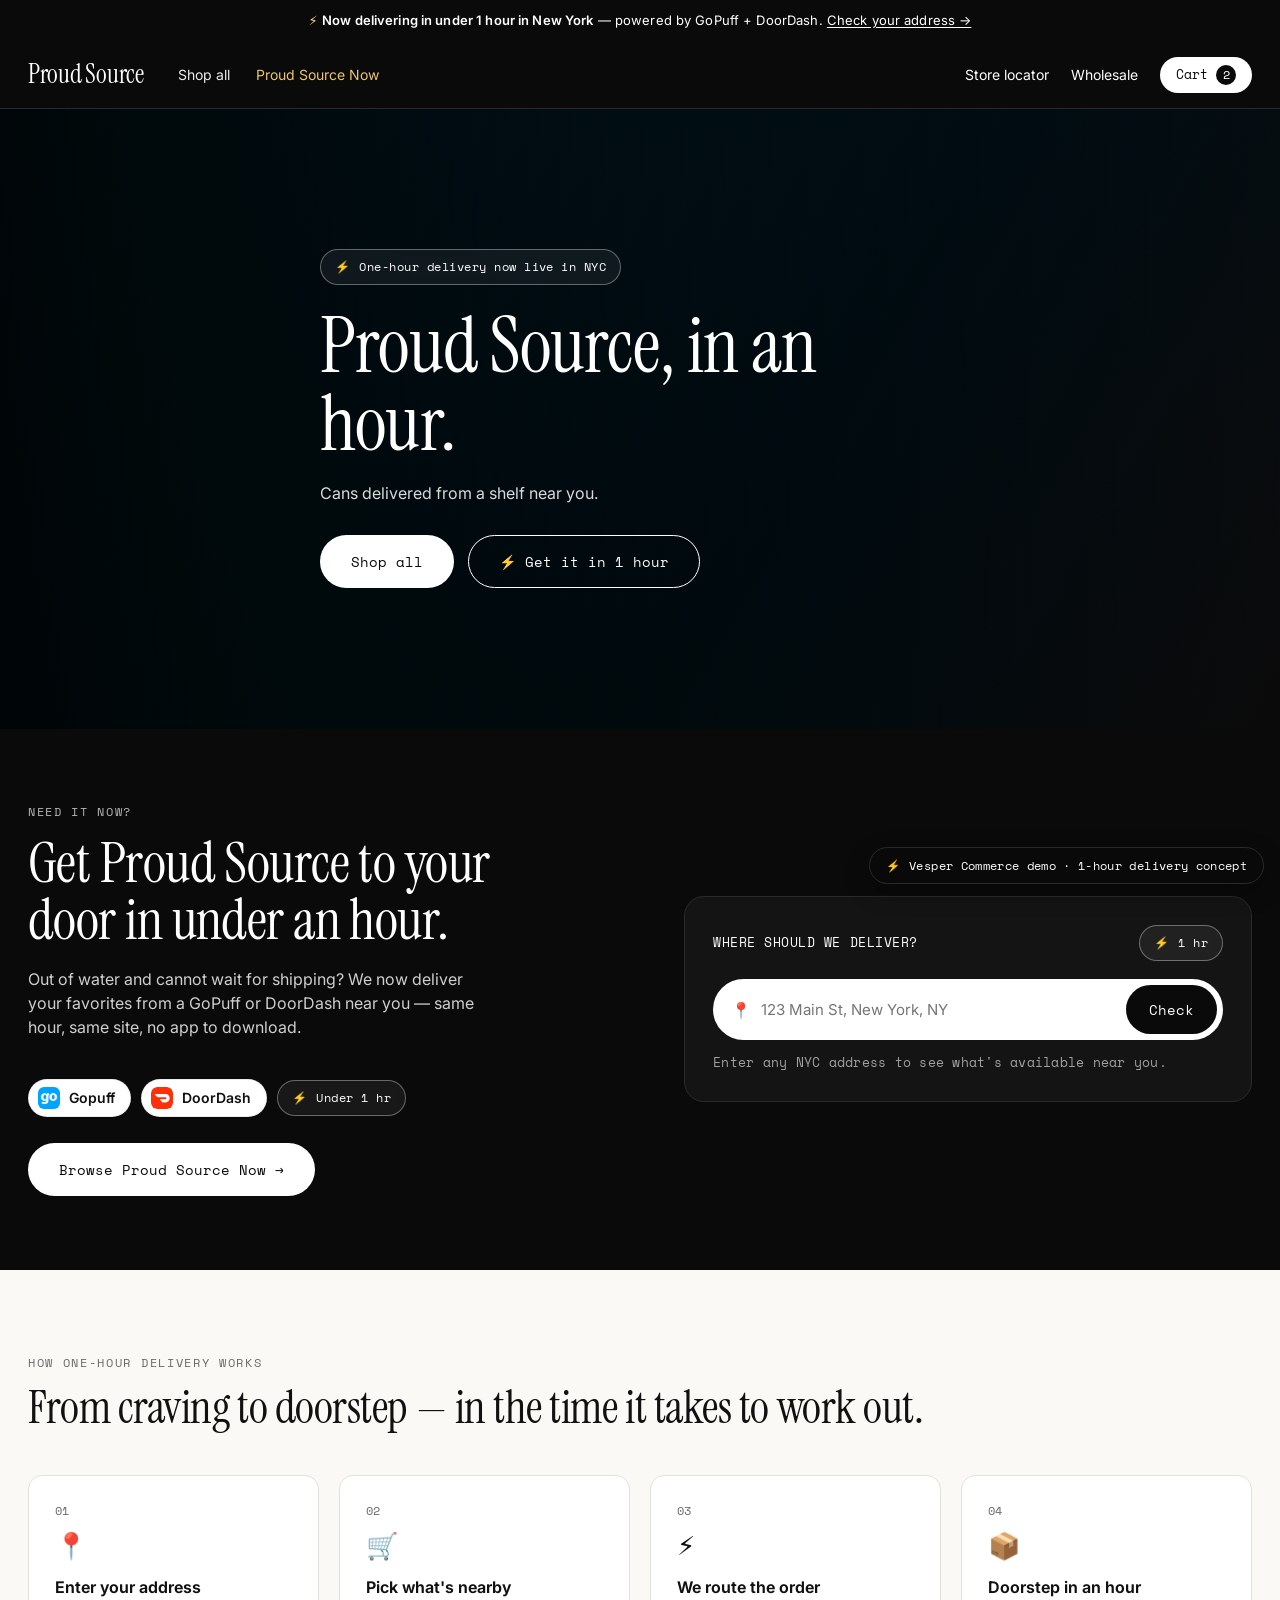
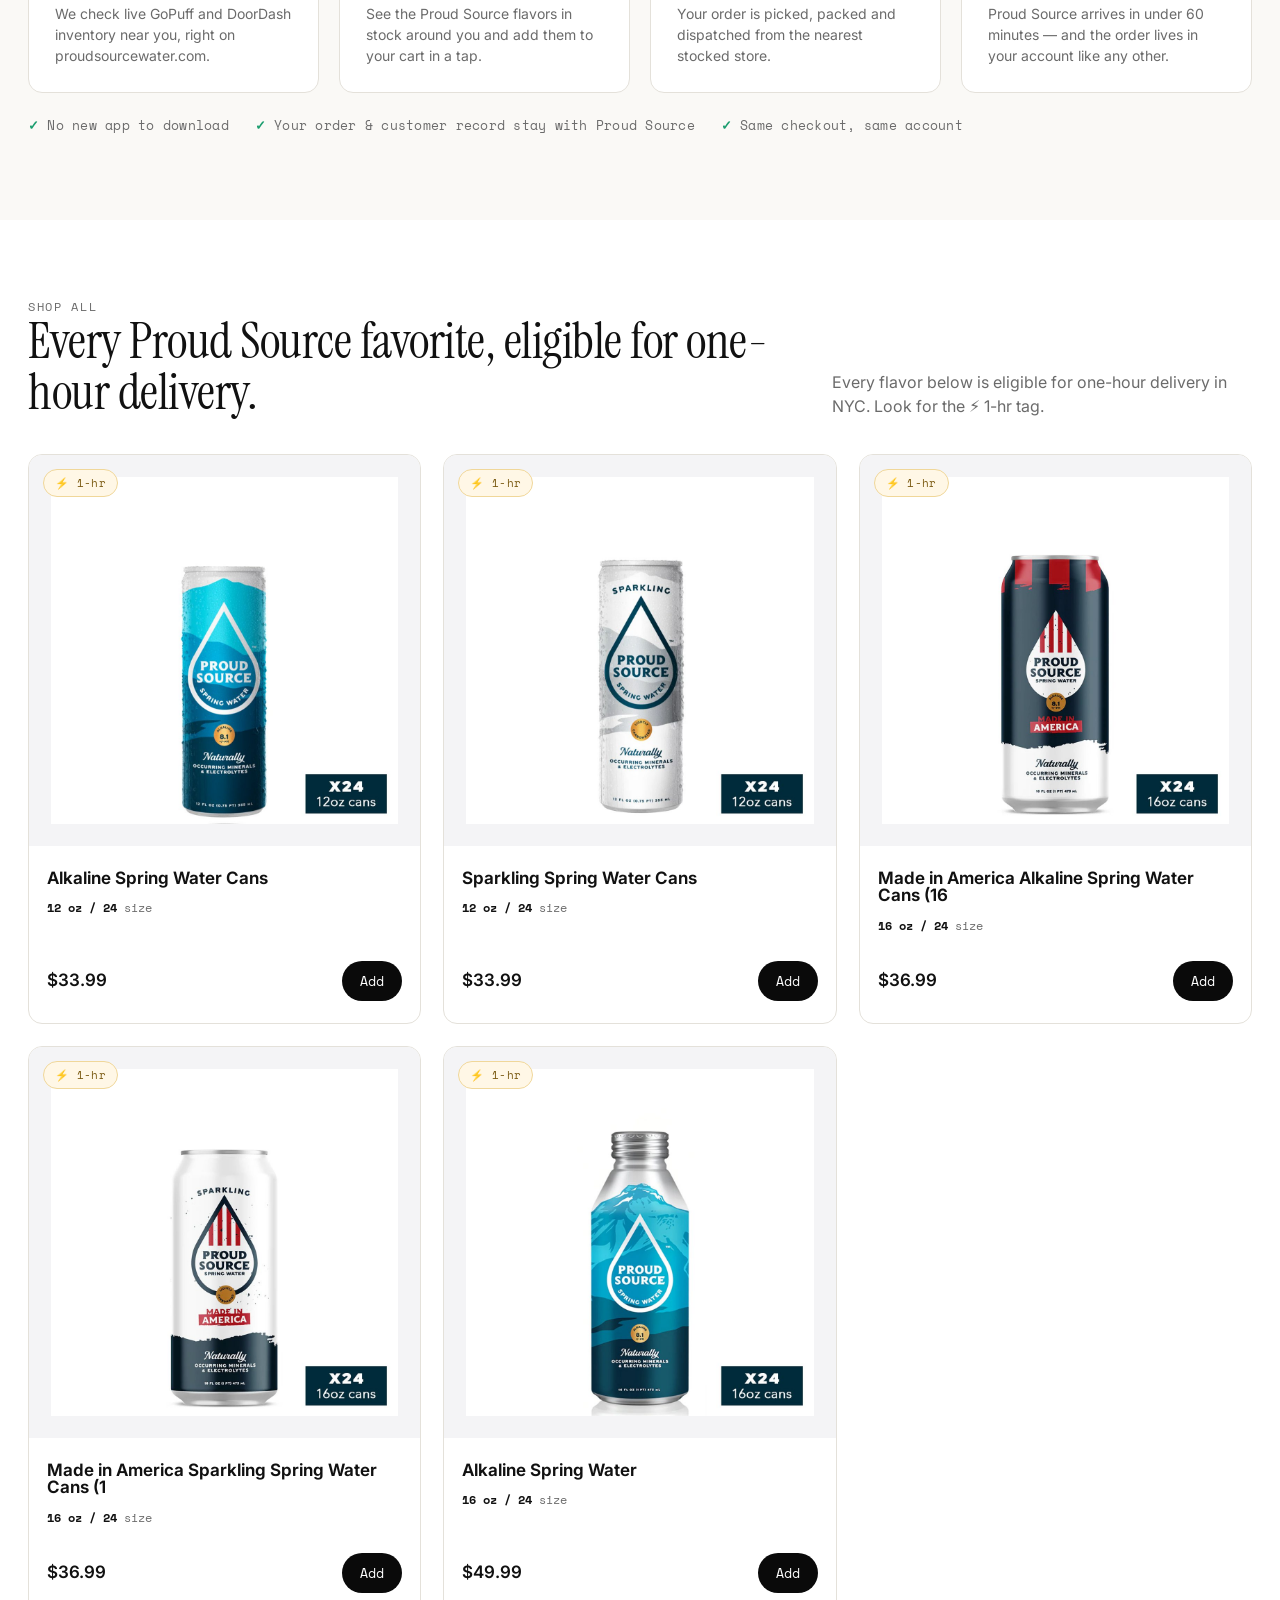
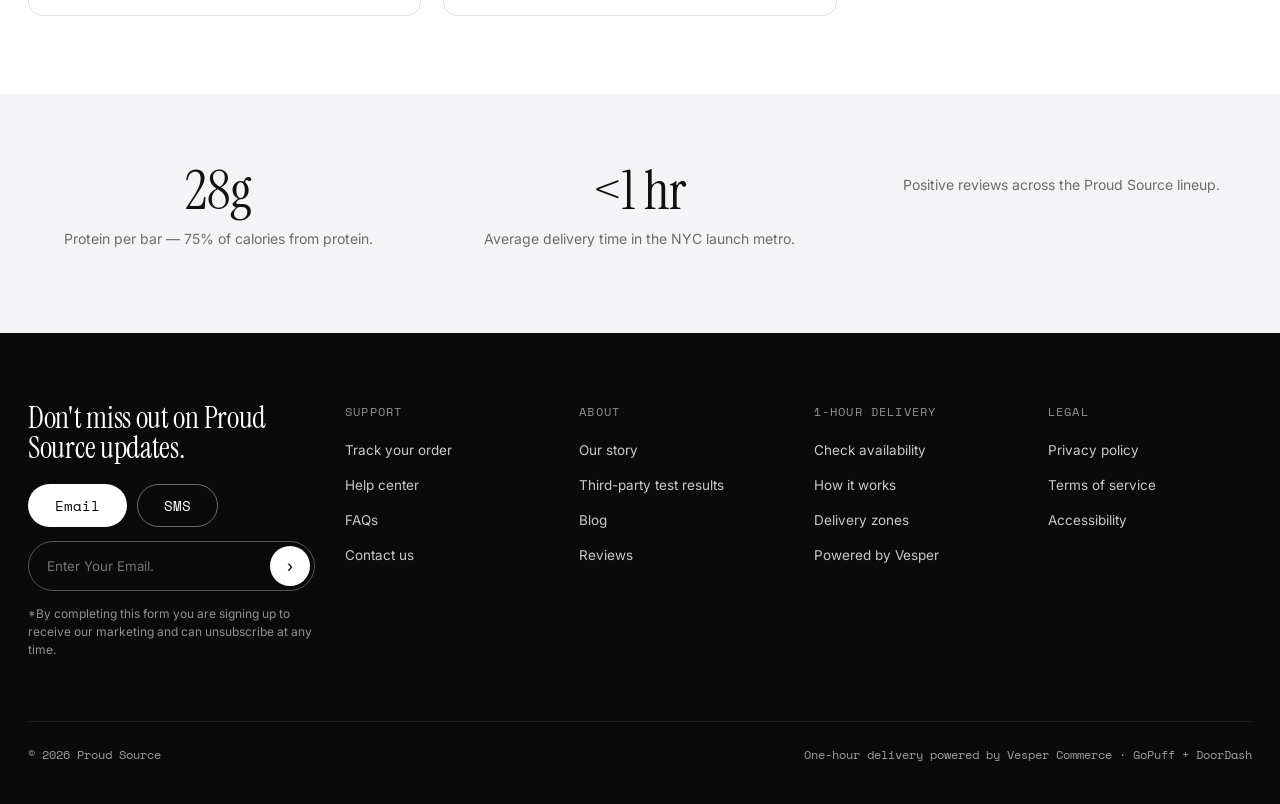
==== index.html @ 490980b0 "proudsourcewater x Vesper Commerce 1-hour delivery mockup Generated from the tokenised ondemand-deli" ====
<!doctype html>
<html lang="en">
<head>
<meta charset="utf-8" />
<meta name="viewport" content="width=device-width, initial-scale=1" />
<title>Proud Source — now with one-hour delivery</title>
<meta name="description" content="Proud Source, delivered in about an hour via GoPuff and DoorDash." />
<link rel="preconnect" href="https://fonts.googleapis.com" />
<link rel="preconnect" href="https://fonts.gstatic.com" crossorigin />
<link href="https://fonts.googleapis.com/css2?family=Instrument+Serif&family=Inter:wght@400;500;600;700&family=Space+Mono:wght@400;700&display=swap" rel="stylesheet" />
<link rel="stylesheet" href="styles.css" />
<link rel="icon" href="assets/p0.jpg" />
</head>
<body>

<!-- Announcement -->
<div class="announce">
  <span class="bolt">⚡</span> <b>Now delivering in under 1 hour in New York</b> — powered by GoPuff + DoorDash. <a href="#onehour">Check your address →</a>
</div>

<!-- Header -->
<header class="header">
  <nav class="nav">
    <a class="brand" href="index.html"><span class="wordmark">Proud Source</span></a>
    <div class="nav-links"><a href="#shop">Shop all</a>
      <a href="proudsourcewater-now.html" style="color:#ffd76e">Proud Source Now</a>
    </div>
    <div class="nav-right">
      <a class="hide-sm" href="#">Store locator</a>
      <a class="hide-sm" href="#">Wholesale</a>
      <button class="hamburger" onclick="openMenu()" aria-label="Open menu"><svg viewBox="0 0 24 24" fill="none" stroke="currentColor" stroke-width="2" stroke-linecap="round"><line x1="3" y1="6" x2="21" y2="6"/><line x1="3" y1="12" x2="21" y2="12"/><line x1="3" y1="18" x2="21" y2="18"/></svg></button>
      <a href="checkout.html" class="cart-pill" onclick="event.preventDefault();openCart()">Cart <span class="cart-count" id="cartCount">2</span></a>
    </div>
  </nav>
</header>

<!-- Hero -->
<section class="hero">
  <div class="hero-media" style="background:linear-gradient(120deg,#002a3a 0%,#00121a 62%,#0d0d0d 100%)"></div>
  <div class="wrap hero-inner">
    <div class="delivery-badge" style="margin-bottom:22px"><span class="bolt">⚡</span> One-hour delivery now live in NYC</div>
    <h1 class="serif">Proud Source, in an hour.</h1>
    <p class="sub">Cans delivered from a shelf near you.</p>
    <div class="hero-cta">
      <a href="#shop" class="btn btn-white">Shop all</a>
      <a href="#onehour" class="btn btn-outline" style="color:#fff">⚡ Get it in 1 hour</a>
    </div>
  </div>
</section>

<!-- ===== SIGNATURE 1-HOUR DELIVERY BAND ===== -->
<section class="delivery-band" id="onehour">
  <div class="wrap grid">
    <div>
      <div class="eyebrow" style="color:rgba(255,255,255,.7)">Need it now?</div>
      <h2 class="serif" style="margin-top:14px">Get Proud Source to your door in under an hour.</h2>
      <p class="lede">Out of water and cannot wait for shipping? We now deliver your favorites from a GoPuff or DoorDash near you — same hour, same site, no app to download.</p>
      <div class="retailer-chips" style="margin-top:24px">
        <span class="chip"><img class="logo" src="assets/gopuff-icon.png" alt="GoPuff" /> Gopuff</span>
        <span class="chip"><img class="logo" src="assets/doordash-icon.svg" alt="DoorDash" /> DoorDash</span>
        <span class="delivery-badge"><span class="bolt">⚡</span> Under 1 hr</span>
      </div>
      <div style="margin-top:26px">
        <a href="proudsourcewater-now.html" class="btn btn-white">Browse Proud Source Now →</a>
      </div>
    </div>

    <div class="addr-card">
      <div class="row-top">
        <div style="font-family:var(--mono);font-size:13px;letter-spacing:.04em">WHERE SHOULD WE DELIVER?</div>
        <div class="delivery-badge"><span class="bolt">⚡</span> 1 hr</div>
      </div>
      <div class="addr-field">
        <span aria-hidden="true">📍</span>
        <input id="addrInput" type="text" placeholder="123 Main St, New York, NY" />
        <button class="btn btn-dark" onclick="checkAvailability()">Check</button>
      </div>
      <div class="addr-note">Enter any NYC address to see what's available near you.</div>

      <div class="avail-result" id="availResult">
        <div class="avail-head"><span>✓</span> Available near you — delivered in under 1 hour</div>
        <div class="mini-prod">
          <img src="assets/p0.jpg" alt="" />
          <div class="info"><div class="name">Gold · Chocolate Chip Cookie Dough</div><div class="meta">4-bar pack · $13.99</div></div>
          <button class="mini-add" onclick="addToCart()">Add</button>
        </div>
        <div class="mini-prod">
          <img src="assets/p1.jpg" alt="" />
          <div class="info"><div class="name">Bronze · Cookie Dough Caramel</div><div class="meta">4-bar pack · $13.99</div></div>
          <button class="mini-add" onclick="addToCart()">Add</button>
        </div>
        <div class="mini-prod">
          <img src="assets/p0.jpg" alt="" />
          <div class="info"><div class="name">Gold · Single bar <span style="opacity:.6">(trial)</span></div><div class="meta">Single · $3.49</div></div>
          <button class="mini-add" onclick="addToCart()">Add</button>
        </div>
        <a href="checkout.html" class="btn btn-white btn-block" style="margin-top:16px">View cart · check out →</a>
      </div>
    </div>
  </div>
</section>

<!-- How it works -->
<section class="how">
  <div class="wrap">
    <div class="eyebrow">How one-hour delivery works</div>
    <h2 class="serif" style="font-size:clamp(30px,3.6vw,46px);margin-top:12px">From craving to doorstep — in the time it takes to work out.</h2>
    <div class="steps">
      <div class="step"><div class="num">01</div><div class="icon">📍</div><h3>Enter your address</h3><p>We check live GoPuff and DoorDash inventory near you, right on proudsourcewater.com.</p></div>
      <div class="step"><div class="num">02</div><div class="icon">🛒</div><h3>Pick what's nearby</h3><p>See the Proud Source flavors in stock around you and add them to your cart in a tap.</p></div>
      <div class="step"><div class="num">03</div><div class="icon">⚡</div><h3>We route the order</h3><p>Your order is picked, packed and dispatched from the nearest stocked store.</p></div>
      <div class="step"><div class="num">04</div><div class="icon">📦</div><h3>Doorstep in an hour</h3><p>Proud Source arrives in under 60 minutes — and the order lives in your account like any other.</p></div>
    </div>
    <div class="assurance">
      <span><span class="tick">✓</span> No new app to download</span>
      <span><span class="tick">✓</span> Your order &amp; customer record stay with Proud Source</span>
      <span><span class="tick">✓</span> Same checkout, same account</span>
    </div>
  </div>
</section>

<!-- Product grid -->
<section class="section" id="shop">
  <div class="wrap">
    <div class="section-head">
      <div>
        <div class="eyebrow">Shop all</div>
        <h2 class="serif">Every Proud Source favorite, eligible for one-hour delivery.</h2>
      </div>
      <p>Every flavor below is eligible for one-hour delivery in NYC. Look for the <span style="white-space:nowrap">⚡ 1-hr</span> tag.</p>
    </div>

    <div class="prod-grid" id="prodGrid">
      <!-- cards injected by app.js -->
    </div>
  </div>
</section>

<!-- Value strip -->
<section class="value-strip">
  <div class="wrap value-grid">
    <div><div class="big">28g</div><p>Protein per bar — 75% of calories from protein.</p></div>
    <div><div class="big">&lt;1 hr</div><p>Average delivery time in the NYC launch metro.</p></div>
    <div><div class="big"></div><p>Positive reviews across the Proud Source lineup.</p></div>
  </div>
</section>

<!-- Footer -->
<footer class="footer">
  <div class="wrap">
    <div class="top">
      <div class="updates">
        <h3 class="serif">Don't miss out on Proud Source updates.</h3>
        <div class="toggle">
          <button class="btn btn-white">Email</button>
          <button class="btn btn-outline" style="color:#fff">SMS</button>
        </div>
        <div class="subscribe"><input placeholder="Enter Your Email." /><button>›</button></div>
        <p style="font-size:12px;opacity:.55;margin-top:14px;max-width:320px">*By completing this form you are signing up to receive our marketing and can unsubscribe at any time.</p>
      </div>
      <div><div class="colhead">Support</div><ul><li><a href="#">Track your order</a></li><li><a href="#">Help center</a></li><li><a href="#">FAQs</a></li><li><a href="#">Contact us</a></li></ul></div>
      <div><div class="colhead">About</div><ul><li><a href="#">Our story</a></li><li><a href="#">Third-party test results</a></li><li><a href="#">Blog</a></li><li><a href="#">Reviews</a></li></ul></div>
      <div><div class="colhead">1-Hour Delivery</div><ul><li><a href="#onehour">Check availability</a></li><li><a href="#onehour">How it works</a></li><li><a href="#">Delivery zones</a></li><li><a href="#">Powered by Vesper</a></li></ul></div>
      <div><div class="colhead">Legal</div><ul><li><a href="#">Privacy policy</a></li><li><a href="#">Terms of service</a></li><li><a href="#">Accessibility</a></li></ul></div>
    </div>
    <div class="base"><span>© 2026 Proud Source</span><span>One-hour delivery powered by Vesper Commerce · GoPuff + DoorDash</span></div>
  </div>
</footer>

<div class="demo-ribbon"><span class="bolt">⚡</span> Vesper Commerce demo · 1-hour delivery concept</div>

<script src="app.js"></script>
</body>
</html>
---- styles.css ----
/* ============================================================
   Proud Source × Vesper Commerce — 1-Hour Delivery Mockup
   Design system replicating proudsourcewater.com
   Fonts: Instrument Serif (display) + Inter (body/Suisse substitute)
   ============================================================ */

:root {
  --black: #0a0a0a;
  --ink: #111111;
  --white: #ffffff;
  --offwhite: #f4f4f6;      /* product panel bg */
  --paper: #faf9f6;
  --line: #e4e1da;
  --line-dark: #2a2a2a;
  --gray: #6b6b6b;
  --gray-2: #8a8a8a;
  --gold: #002a3a;          /* brand accent */
  --gopuff: #009f8f;        /* GoPuff teal */
  --doordash: #eb1700;      /* DoorDash red */
  --radius-pill: 999px;
  --radius: 14px;
  --serif: "Instrument Serif", Georgia, serif;
  --sans: "Inter", -apple-system, system-ui, sans-serif;
  --mono: "Space Mono", ui-monospace, "SFMono-Regular", monospace;
  --maxw: 1280px;
}

* { box-sizing: border-box; }

html { scroll-behavior: smooth; }

body {
  margin: 0;
  font-family: var(--sans);
  color: var(--ink);
  background: var(--white);
  -webkit-font-smoothing: antialiased;
  line-height: 1.5;
}

img { max-width: 100%; display: block; }
a { color: inherit; text-decoration: none; }
button { font-family: inherit; cursor: pointer; }

h1, h2, h3, .serif {
  font-family: var(--serif);
  font-weight: 400;
  letter-spacing: -0.01em;
  line-height: 1.02;
  margin: 0;
}

.wrap { max-width: var(--maxw); margin: 0 auto; padding: 0 28px; }

/* ---------- Announcement bar ---------- */
.announce {
  background: var(--black);
  color: var(--white);
  font-size: 13px;
  letter-spacing: 0.01em;
  text-align: center;
  padding: 11px 16px;
  position: relative;
  z-index: 60;
}
.announce b { font-weight: 600; }
.announce .bolt { color: #ffd76e; }
.announce a { text-decoration: underline; text-underline-offset: 2px; }

/* ---------- Header / nav ---------- */
.header {
  background: var(--black);
  color: var(--white);
  position: sticky;
  top: 0;
  z-index: 50;
  border-bottom: 1px solid var(--line-dark);
}
.header.light {
  background: var(--white);
  color: var(--ink);
  border-bottom: 1px solid var(--line);
}
.nav {
  display: flex;
  align-items: center;
  gap: 34px;
  height: 66px;
  max-width: var(--maxw);
  margin: 0 auto;
  padding: 0 28px;
}
.brand img { height: 26px; width: auto; }
.nav-links { display: flex; gap: 26px; font-size: 14px; }
.nav-links a { opacity: 0.92; }
.nav-links a:hover { opacity: 1; }
.nav-right { margin-left: auto; display: flex; align-items: center; gap: 22px; font-size: 14px; }
.nav-right .ico { width: 20px; height: 20px; opacity: 0.9; }
.cart-pill {
  background: var(--white);
  color: var(--black);
  border-radius: var(--radius-pill);
  padding: 8px 16px;
  font-family: var(--mono);
  font-size: 13px;
  display: inline-flex;
  gap: 8px;
  align-items: center;
  border: none;
}
.header.light .cart-pill { background: var(--black); color: var(--white); }
.cart-count {
  background: var(--black); color: var(--white);
  border-radius: var(--radius-pill);
  min-width: 20px; height: 20px; padding: 0 5px;
  display: inline-flex; align-items: center; justify-content: center;
  font-size: 12px;
}
.header.light .cart-count { background: var(--white); color: var(--black); }

/* ---------- Hamburger + mobile menu ---------- */
.hamburger {
  display: none; width: 40px; height: 40px; align-items: center; justify-content: center;
  background: transparent; border: 0; color: inherit; padding: 0;
}
.hamburger svg { width: 24px; height: 24px; }

.menu-overlay { position: fixed; inset: 0; background: rgba(0,0,0,.45); z-index: 110; opacity: 0; visibility: hidden; transition: opacity .3s ease, visibility .3s ease; }
.menu-overlay.open { opacity: 1; visibility: visible; }
.mobile-menu {
  position: fixed; top: 0; left: 0; height: 100%; width: 320px; max-width: 86vw;
  background: var(--black); color: #fff; z-index: 111;
  transform: translateX(-100%); transition: transform .32s cubic-bezier(.4,0,.2,1);
  display: flex; flex-direction: column;
}
.mobile-menu.open { transform: translateX(0); }
.mm-head { display: flex; align-items: center; justify-content: space-between; padding: 20px 22px; border-bottom: 1px solid var(--line-dark); }
.mm-head img { height: 24px; width: auto; }
.mm-close { background: transparent; border: 1px solid var(--line-dark); border-radius: 8px; color: #fff; font-size: 16px; width: 40px; height: 40px; display: flex; align-items: center; justify-content: center; }
.mm-links { display: flex; flex-direction: column; padding: 16px 0 6px; }
.mm-links a { font-family: var(--serif); font-size: 27px; line-height: 1; padding: 13px 24px; color: #fff; letter-spacing: -.01em; }
.mm-links a.active { color: #ffd76e; }
.mm-sub { margin-top: auto; border-top: 1px solid var(--line-dark); padding: 18px 24px; display: flex; flex-direction: column; gap: 14px; }
.mm-sub a { font-family: var(--sans); font-size: 14px; color: rgba(255,255,255,.8); }
.mm-cta { margin: 6px 24px 26px; }

@media (max-width: 620px) { .hamburger { display: inline-flex; } }

/* ---------- Buttons ---------- */
.btn {
  display: inline-flex; align-items: center; justify-content: center; gap: 10px;
  font-family: var(--mono);
  font-size: 14px;
  border-radius: var(--radius-pill);
  padding: 15px 30px;
  border: 1px solid transparent;
  transition: transform .08s ease, opacity .15s ease, background .15s ease;
  white-space: nowrap;
}
.btn:active { transform: translateY(1px); }
.btn-white { background: var(--white); color: var(--black); }
.btn-white:hover { opacity: .88; }
.btn-dark { background: var(--black); color: var(--white); }
.btn-dark:hover { opacity: .9; }
.btn-outline { background: transparent; border-color: currentColor; }
.btn-block { width: 100%; }
.btn-lg { padding: 18px 34px; font-size: 15px; }

/* ---------- Hero ---------- */
.hero {
  position: relative;
  background: var(--black);
  color: var(--white);
  min-height: 620px;
  display: flex;
  align-items: center;
  overflow: hidden;
}
.hero-media {
  position: absolute; inset: 0;
  background-size: cover;
  background-position: center;
  opacity: 0.92;
}
.hero-media::after {
  content: "";
  position: absolute; inset: 0;
  background: linear-gradient(90deg, rgba(0,0,0,.85) 0%, rgba(0,0,0,.55) 40%, rgba(0,0,0,.15) 100%);
}
.hero-inner { position: relative; z-index: 2; padding: 60px 0; }
.hero h1 { font-size: clamp(46px, 6vw, 82px); max-width: 640px; }
.hero .sub { margin-top: 18px; font-size: 16px; opacity: .85; max-width: 420px; }
.hero-cta { margin-top: 30px; display: flex; gap: 14px; flex-wrap: wrap; }

/* eyebrow / labels */
.eyebrow {
  font-family: var(--mono);
  font-size: 12px;
  letter-spacing: 0.14em;
  text-transform: uppercase;
  color: var(--gray);
}
.hero .eyebrow { color: rgba(255,255,255,.7); }

/* ---------- 1-hour delivery pieces ---------- */
.delivery-badge {
  display: inline-flex; align-items: center; gap: 9px;
  font-family: var(--mono);
  font-size: 12px;
  letter-spacing: 0.04em;
  padding: 8px 14px;
  border-radius: var(--radius-pill);
  border: 1px solid rgba(255,255,255,.35);
  background: rgba(255,255,255,.06);
  backdrop-filter: blur(4px);
}
.delivery-badge .bolt { color: #ffd76e; }
.header.light .delivery-badge, .on-light .delivery-badge {
  border-color: var(--line); background: var(--paper); color: var(--ink);
}

.retailer-chips { display: inline-flex; gap: 10px; align-items: center; flex-wrap: wrap; }
.chip {
  display: inline-flex; align-items: center; gap: 9px;
  font-family: var(--sans); font-size: 14px; font-weight: 600;
  border-radius: var(--radius-pill);
  padding: 7px 15px 7px 9px;
  background: var(--white); color: var(--ink);
  border: 1px solid rgba(0,0,0,.08);
  box-shadow: 0 1px 3px rgba(0,0,0,.08);
  letter-spacing: 0;
  line-height: 1;
}
.chip .logo { width: 22px; height: 22px; border-radius: 6px; object-fit: contain; flex: none; display: block; }
.chip-outline {
  background: transparent; color: inherit;
  border: 1px solid rgba(128,128,128,.4);
}

/* The signature 1-hour delivery band */
.delivery-band {
  background: var(--black);
  color: var(--white);
  padding: 74px 0;
}
.delivery-band .grid {
  display: grid; grid-template-columns: 1.05fr 1fr; gap: 60px; align-items: center;
}
.delivery-band h2 { font-size: clamp(34px, 4.4vw, 56px); max-width: 520px; }
.delivery-band .lede { margin-top: 18px; font-size: 16px; opacity: .8; max-width: 460px; }

.addr-card {
  background: #141414;
  border: 1px solid var(--line-dark);
  border-radius: 20px;
  padding: 28px;
}
.addr-card .row-top {
  display: flex; align-items: center; justify-content: space-between; margin-bottom: 18px;
}
.addr-field {
  display: flex; gap: 10px; align-items: center;
  background: var(--white); color: var(--ink);
  border-radius: var(--radius-pill);
  padding: 6px 6px 6px 18px;
}
.addr-field input {
  border: 0; outline: 0; flex: 1; min-width: 0; font-family: var(--sans); font-size: 15px; background: transparent;
  padding: 12px 0;
}
.addr-field .btn { padding: 13px 22px; }
.addr-note { margin-top: 14px; font-size: 12.5px; opacity: .6; font-family: var(--mono); letter-spacing: .02em; }

/* availability result (hidden until "check") */
.avail-result { display: none; margin-top: 22px; }
.avail-result.show { display: block; animation: fade .3s ease; }
@keyframes fade { from { opacity: 0; transform: translateY(6px);} to {opacity:1; transform:none;} }
.avail-head {
  display: flex; align-items: center; gap: 10px;
  font-family: var(--mono); font-size: 13px; letter-spacing: .04em;
  color: #7ee0c0; margin-bottom: 14px;
}
.mini-prod {
  display: flex; align-items: center; gap: 14px;
  padding: 12px 0; border-top: 1px solid var(--line-dark);
}
.mini-prod img { width: 52px; height: 52px; object-fit: contain; background: #1e1e1e; border-radius: 10px; padding: 4px; }
.mini-prod .info { flex: 1; }
.mini-prod .info .name { font-size: 14px; font-weight: 600; }
.mini-prod .info .meta { font-size: 12px; opacity: .6; }
.mini-add {
  background: var(--white); color: var(--black); border: 0;
  border-radius: var(--radius-pill); padding: 8px 16px;
  font-family: var(--mono); font-size: 12px;
}

/* ---------- How it works ---------- */
.how { padding: 84px 0; background: var(--paper); }
.how .steps { display: grid; grid-template-columns: repeat(4, 1fr); gap: 20px; margin-top: 44px; }
.step {
  background: var(--white); border: 1px solid var(--line);
  border-radius: var(--radius); padding: 26px;
}
.step .num { font-family: var(--mono); font-size: 12px; color: var(--gray); }
.step .icon { font-size: 26px; margin: 6px 0 14px; }
.step h3 { font-family: var(--sans); font-weight: 650; font-size: 16px; letter-spacing: 0; }
.step p { color: var(--gray); font-size: 14px; margin: 8px 0 0; }
.how .assurance {
  margin-top: 24px; display: flex; gap: 26px; flex-wrap: wrap;
  font-family: var(--mono); font-size: 12.5px; color: var(--gray); letter-spacing: .02em;
}
.how .assurance span { display: inline-flex; gap: 8px; align-items: center; }
.tick { color: #1a9d6e; font-weight: 700; }

/* ---------- Section heading ---------- */
.section { padding: 78px 0; }
.section-head { display: flex; align-items: flex-end; justify-content: space-between; gap: 20px; margin-bottom: 36px; }
.section-head h2 { font-size: clamp(32px, 4vw, 50px); }
.section-head p { color: var(--gray); max-width: 420px; margin: 8px 0 0; }

/* ---------- Product grid ---------- */
.prod-grid { display: grid; grid-template-columns: repeat(3, 1fr); gap: 22px; }
.card {
  border: 1px solid var(--line); border-radius: var(--radius);
  overflow: hidden; background: var(--white);
  transition: box-shadow .2s ease, transform .2s ease;
  display: flex; flex-direction: column;
}
.card:hover { box-shadow: 0 12px 30px rgba(0,0,0,.08); transform: translateY(-3px); }
.card .thumb {
  position: relative; background: var(--offwhite);
  aspect-ratio: 1/1; display: flex; align-items: center; justify-content: center; padding: 22px;
}
.card .thumb img { max-height: 100%; object-fit: contain; }
.card .badges { position: absolute; top: 14px; left: 14px; display: flex; flex-direction: column; gap: 8px; align-items: flex-start; }
.tag {
  font-family: var(--mono); font-size: 11px; letter-spacing: .03em;
  padding: 5px 11px; border-radius: var(--radius-pill); background: var(--white); border: 1px solid var(--line);
}
.tag.line { display: inline-flex; gap: 7px; align-items: center; }
.tag.line .dot { width: 8px; height: 8px; border-radius: 50%; }
.tag.gold .dot { background: var(--gold); }
.tag.bronze .dot { background: #7c5a34; }
.tag.status { background: var(--black); color: var(--white); border-color: var(--black); }
.tag.onehr { background: #fff7e6; border-color: #f0d79a; color: #7a5a12; }
.card .body { padding: 18px 18px 22px; display: flex; flex-direction: column; flex: 1; }
.card .line-label { font-family: var(--mono); font-size: 11px; letter-spacing: .1em; text-transform: uppercase; color: var(--gray); }
.card h3 { font-family: var(--sans); font-weight: 650; font-size: 17px; letter-spacing: 0; margin: 6px 0 0; }
.card .stats { display: flex; gap: 14px; margin: 12px 0; font-size: 12px; color: var(--gray); font-family: var(--mono); }
.card .stats b { color: var(--ink); font-weight: 700; }
.card .rating { font-size: 12.5px; color: var(--gray); margin-top: 2px; }
.card .foot { margin-top: auto; display: flex; align-items: center; justify-content: space-between; padding-top: 14px; }
.card .price { font-size: 17px; font-weight: 600; }
.card .add { font-family: var(--mono); font-size: 13px; padding: 10px 18px; border-radius: var(--radius-pill); background: var(--black); color: var(--white); border: 0; }

/* ---------- Value / comparison strip ---------- */
.value-strip { background: var(--offwhite); padding: 70px 0; }
.value-grid { display: grid; grid-template-columns: repeat(3, 1fr); gap: 40px; text-align: center; }
.value-grid .big { font-family: var(--serif); font-size: 54px; line-height: 1; }
.value-grid p { color: var(--gray); margin-top: 10px; font-size: 14px; }

/* ---------- Product detail page ---------- */
.pdp { display: grid; grid-template-columns: minmax(0,1.15fr) minmax(0,1fr); gap: 56px; padding: 44px 0 70px; }
.pdp-media .main {
  background: var(--offwhite); border-radius: var(--radius);
  aspect-ratio: 4/3; display: flex; align-items: center; justify-content: center; padding: 40px;
  position: relative;
}
.pdp-media .main img { max-height: 100%; object-fit: contain; }
.pdp-media .line-flag {
  position: absolute; top: 18px; left: 18px;
  font-family: var(--mono); font-size: 12px; padding: 6px 13px; border-radius: var(--radius-pill);
  background: var(--white); display: inline-flex; gap: 8px; align-items: center;
}
.pdp-media .thumbs { display: grid; grid-template-columns: repeat(3, 1fr); gap: 14px; margin-top: 14px; }
.pdp-media .thumbs div { background: var(--black); border-radius: var(--radius); aspect-ratio: 1/1; display:flex;align-items:center;justify-content:center; overflow:hidden;}
.pdp-media .thumbs img { max-height: 78%; object-fit: contain; }

.pdp-info h1 { font-size: clamp(34px, 4vw, 48px); }
.pdp-info .desc { color: var(--gray); margin: 14px 0 0; font-size: 15px; max-width: 440px; }
.price-line { display: flex; align-items: center; gap: 14px; margin: 22px 0; font-size: 15px; }
.price-line .p { font-size: 22px; font-weight: 650; }
.price-line .sep { color: var(--line); }
.price-line .muted { color: var(--gray); }

/* purchase mode toggle */
.buy-modes { display: grid; grid-template-columns: 1fr 1fr 1fr; gap: 0; border: 1px solid var(--line); border-radius: var(--radius-pill); overflow: hidden; margin-bottom: 8px; }
.buy-mode {
  padding: 14px 10px; text-align: center; font-family: var(--mono); font-size: 12.5px;
  background: var(--white); border: 0; border-right: 1px solid var(--line); color: var(--gray);
  display: flex; flex-direction: column; gap: 3px; align-items: center; line-height: 1.2;
}
.buy-mode:last-child { border-right: 0; }
.buy-mode small { font-size: 10.5px; opacity: .8; }
.buy-mode.active { background: var(--black); color: var(--white); }
.buy-mode.active.onehr { background: #1b1b1b; box-shadow: inset 0 0 0 2px #ffd76e; }
.buy-mode .bolt { color: #d99a12; }
.buy-mode.active .bolt { color: #ffd76e; }

.benefits { display: grid; grid-template-columns: 1fr 1fr; gap: 10px 22px; margin: 20px 0; }
.benefits div { font-size: 13.5px; color: var(--gray); display: flex; gap: 8px; }

.qty-row { display: flex; gap: 12px; align-items: stretch; margin-top: 18px; }
.qty { display: flex; align-items: center; border: 1px solid var(--line); border-radius: var(--radius-pill); padding: 0 6px; }
.qty button { width: 40px; height: 52px; border: 0; background: transparent; font-size: 18px; color: var(--gray); }
.qty span { min-width: 34px; text-align: center; font-family: var(--mono); }
.add-cta { flex: 1; }

.guarantee { margin-top: 16px; background: var(--paper); border: 1px solid var(--line); border-radius: var(--radius); padding: 14px 16px; font-size: 13px; color: var(--gray); }
.guarantee b { color: var(--ink); }

/* the PDP 1-hour delivery module */
.onehr-module {
  margin: 22px 0; border: 1px solid var(--line); border-radius: var(--radius);
  background: linear-gradient(180deg,#0c0c0c,#151515); color: var(--white); padding: 22px;
}
.onehr-module .top { display: flex; align-items: center; justify-content: space-between; gap: 12px; margin-bottom: 14px; }
.onehr-module .top .t { font-family: var(--sans); font-weight: 650; font-size: 15px; display: flex; gap: 9px; align-items: center; }
.onehr-module .top .bolt { color: #ffd76e; }
.onehr-module .sub { font-size: 13px; opacity: .75; margin-bottom: 14px; }
.onehr-module .addr-field { background: var(--white); }
.onehr-module .pill-note { margin-top: 12px; font-family: var(--mono); font-size: 11.5px; opacity: .6; }

/* ---------- Checkout ---------- */
.checkout { display: grid; grid-template-columns: minmax(0,1.3fr) minmax(0,1fr); gap: 0; min-height: 100vh; }
.co-left { padding: 46px clamp(24px, 5vw, 80px); min-width: 0; }
.co-left .inner { max-width: 560px; margin-left: auto; }
.co-right { background: var(--offwhite); padding: 46px clamp(24px, 4vw, 56px); border-left: 1px solid var(--line); min-width: 0; }
.co-right .inner { max-width: 460px; }
.co-logo img { height: 30px; }
.co-section-title { font-family: var(--sans); font-weight: 650; font-size: 17px; margin: 30px 0 14px; }
.co-field { width: 100%; border: 1px solid var(--line); border-radius: 10px; padding: 15px 16px; font-family: var(--sans); font-size: 15px; margin-bottom: 12px; }
.co-row { display: grid; grid-template-columns: 1fr 1fr; gap: 12px; }
.co-row .co-field { margin-bottom: 12px; }

.ship-method { border: 1px solid var(--line); border-radius: 12px; overflow: hidden; margin: 6px 0 8px; }
.ship-opt {
  display: flex; align-items: center; gap: 14px; padding: 18px 18px; cursor: pointer;
  border-bottom: 1px solid var(--line); background: var(--white);
}
.ship-opt:last-child { border-bottom: 0; }
.ship-opt.selected { background: #fffdf6; box-shadow: inset 3px 0 0 #ffcf4a; }
.ship-opt .radio { width: 20px; height: 20px; border-radius: 50%; border: 2px solid var(--line); flex: none; position: relative; }
.ship-opt.selected .radio { border-color: #d99a12; }
.ship-opt.selected .radio::after { content:""; position: absolute; inset: 3px; background: #d99a12; border-radius: 50%; }
.ship-opt .ret { width: 34px; height: 34px; border-radius: 9px; display: flex; align-items: center; justify-content: center; color: #fff; font-family: var(--mono); font-weight: 700; font-size: 10px; flex: none; }
.ship-opt .ret.gopuff { background: var(--gopuff); }
.ship-opt .ret.doordash { background: var(--doordash); }
.ship-opt .ret.std { background: var(--ink); }
.ship-opt .txt { flex: 1; }
.ship-opt .txt .n { font-weight: 600; font-size: 14.5px; }
.ship-opt .txt .d { font-size: 12.5px; color: var(--gray); }
.ship-opt .amt { font-weight: 650; font-size: 14.5px; }

.co-note { font-family: var(--mono); font-size: 11.5px; line-height: 1.6; color: var(--gray); background: var(--paper); border: 1px dashed var(--line); border-radius: 10px; padding: 12px 14px; margin: 6px 0 0; display: flex; align-items: flex-start; gap: 9px; }
.co-note b { color: var(--ink); font-weight: 700; }

/* order summary */
.os-item { display: flex; gap: 14px; align-items: center; padding: 14px 0; border-bottom: 1px solid var(--line); }
.os-item .im { width: 62px; height: 62px; background: var(--white); border: 1px solid var(--line); border-radius: 10px; position: relative; display:flex;align-items:center;justify-content:center; padding: 6px; }
.os-item .im img { max-height: 100%; object-fit: contain; }
.os-item .im .q { position: absolute; top: -8px; right: -8px; background: var(--gray); color: #fff; width: 22px; height: 22px; border-radius: 50%; font-size: 12px; display:flex;align-items:center;justify-content:center; }
.os-item .nm { flex: 1; }
.os-item .nm .t { font-size: 14px; font-weight: 600; }
.os-item .nm .s { font-size: 12px; color: var(--gray); }
.os-item .pr { font-weight: 600; font-size: 14px; }
.os-line { display: flex; justify-content: space-between; padding: 8px 0; font-size: 14px; }
.os-line.total { font-size: 20px; font-weight: 650; border-top: 1px solid var(--line); margin-top: 8px; padding-top: 16px; }
.os-line .muted { color: var(--gray); }
.eta-badge { display: inline-flex; align-items: center; gap: 8px; background: var(--black); color: #fff; border-radius: var(--radius-pill); padding: 8px 15px; font-family: var(--mono); font-size: 12px; margin: 14px 0; }
.eta-badge .bolt { color: #ffd76e; }

/* ---------- Proud Source Now (on-demand collection page) ---------- */
.now-hero {
  background: var(--black); color: var(--white);
  padding: 70px 0 60px;
  border-bottom: 1px solid var(--line-dark);
}
.now-hero .grid { display: grid; grid-template-columns: 1.1fr .9fr; gap: 48px; align-items: center; }
.now-hero .eyebrow { color: rgba(255,255,255,.6); }
.now-hero h1 { font-size: clamp(48px, 7vw, 92px); margin: 14px 0 0; line-height: .98; }
.now-hero .kick { font-family: var(--mono); font-size: 13px; letter-spacing: .1em; text-transform: uppercase; color: #ffd76e; margin-bottom: 6px; }
.now-hero .facts { margin-top: 26px; display: flex; flex-direction: column; gap: 12px; }
.now-hero .facts div { display: flex; gap: 12px; align-items: center; font-size: 15px; opacity: .9; }
.now-hero .facts .k { font-family: var(--mono); font-size: 12px; letter-spacing: .04em; color: rgba(255,255,255,.5); min-width: 118px; text-transform: uppercase; }
.now-hero .chips-row { margin-top: 26px; }
.now-visual {
  background: radial-gradient(120% 120% at 70% 20%, #232323 0%, #0e0e0e 70%);
  border: 1px solid var(--line-dark); border-radius: 22px;
  aspect-ratio: 4/3; display: flex; align-items: center; justify-content: center; position: relative; overflow: hidden;
}
.now-visual img { max-height: 74%; object-fit: contain; filter: drop-shadow(0 30px 50px rgba(0,0,0,.5)); }
.now-visual .float-badge {
  position: absolute; top: 20px; right: 20px;
  background: rgba(255,255,255,.08); border: 1px solid rgba(255,255,255,.25); backdrop-filter: blur(6px);
  border-radius: var(--radius-pill); padding: 9px 16px; font-family: var(--mono); font-size: 12px; letter-spacing: .04em;
}
.now-visual .float-badge .bolt { color: #ffd76e; }

/* address bar */
.now-addrbar { background: var(--paper); border-bottom: 1px solid var(--line); padding: 24px 0; position: sticky; top: 66px; z-index: 30; }
.now-addrbar .inner { display: flex; gap: 16px; align-items: center; flex-wrap: wrap; }
.now-addrbar .lbl { font-family: var(--mono); font-size: 12px; letter-spacing: .06em; text-transform: uppercase; color: var(--gray); }
.now-addrbar .field {
  flex: 1; min-width: 280px; display: flex; gap: 10px; align-items: center;
  background: var(--white); border: 1px solid var(--line); border-radius: var(--radius-pill); padding: 6px 6px 6px 18px;
}
.now-addrbar .field input { flex: 1; min-width: 0; border: 0; outline: 0; font-family: var(--sans); font-size: 15px; padding: 12px 0; background: transparent; }
.now-addr-state { display: none; font-family: var(--mono); font-size: 12.5px; color: #1a9d6e; letter-spacing: .02em; }
.now-addr-state.show { display: inline-flex; gap: 8px; align-items: center; }

/* grid */
.now-section { padding: 46px 0 84px; }
.now-gridwrap { position: relative; }
.now-gridwrap.show { animation: fade .35s ease; }
.now-grid { display: grid; grid-template-columns: repeat(4, 1fr); gap: 22px; }
.now-card { border: 1px solid var(--line); border-radius: var(--radius); overflow: hidden; background: var(--white); display: flex; flex-direction: column; transition: box-shadow .2s ease, transform .2s ease; }
.now-card:hover { box-shadow: 0 12px 30px rgba(0,0,0,.08); transform: translateY(-3px); }
.now-thumb { position: relative; background: var(--offwhite); aspect-ratio: 1/1; display: flex; align-items: center; justify-content: center; padding: 20px; }
.now-thumb img { max-height: 100%; object-fit: contain; }
.now-add {
  position: absolute; top: 14px; left: 14px; z-index: 2;
  background: var(--black); color: var(--white); border: 0;
  width: 56px; height: 56px; border-radius: 50%;
  font-family: var(--mono); font-size: 13px; letter-spacing: .02em;
  box-shadow: 0 6px 16px rgba(0,0,0,.22); transition: transform .1s ease, background .15s ease;
}
.now-add:hover { transform: scale(1.06); }
.now-add:active { transform: scale(.96); }
.now-protein {
  position: absolute; top: 16px; right: 16px; text-align: right;
  font-family: var(--serif); font-size: 30px; line-height: .85; color: var(--ink);
}
.now-protein small { display: block; font-family: var(--mono); font-size: 9px; letter-spacing: .08em; text-transform: uppercase; color: var(--gray); margin-top: 3px; }
.now-body { padding: 16px 18px 20px; display: flex; flex-direction: column; flex: 1; }
.now-format { font-family: var(--mono); font-size: 11px; letter-spacing: .04em; color: var(--gray); display: flex; align-items: center; gap: 8px; }
.now-format .tag.line { padding: 4px 9px; font-size: 10px; }
.now-body h3 { font-family: var(--sans); font-weight: 650; font-size: 15.5px; letter-spacing: 0; margin: 9px 0 0; line-height: 1.25; }
.now-foot { margin-top: auto; padding-top: 14px; display: flex; align-items: center; justify-content: space-between; }
.now-size { font-family: var(--mono); font-size: 12px; color: var(--gray); }
.now-price { font-size: 17px; font-weight: 650; }

.now-disclaimer { text-align: center; font-family: var(--mono); font-size: 12px; color: var(--gray); margin-top: 34px; letter-spacing: .02em; }

/* 3-up reassurance steps used on Proud Source Now */
.how .steps.now-steps-3 { grid-template-columns: repeat(3, 1fr); }

@media (max-width: 1000px) {
  .now-hero .grid { grid-template-columns: 1fr; gap: 30px; }
  .now-grid { grid-template-columns: repeat(3, 1fr); }
  .how .steps.now-steps-3 { grid-template-columns: 1fr 1fr; }
}
@media (max-width: 720px) {
  .now-grid { grid-template-columns: 1fr 1fr; }
  .now-addrbar { position: static; }
  .now-addrbar .inner { flex-direction: column; align-items: stretch; gap: 10px; }
  .now-addrbar .field { min-width: 0; width: 100%; }
}
@media (max-width: 620px) {
  .how .steps.now-steps-3 { grid-template-columns: 1fr; }
  .now-addrbar .field .btn { padding: 13px 18px; }
}
@media (max-width: 480px) { .now-grid { grid-template-columns: 1fr; } }

/* ---------- Footer ---------- */
.footer { background: var(--black); color: var(--white); padding: 70px 0 40px; }
.footer .top { display: grid; grid-template-columns: 1.4fr repeat(4, 1fr); gap: 30px; }
.footer h4 { font-family: var(--sans); font-weight: 650; font-size: 14px; margin: 0 0 16px; }
.footer .updates h3 { font-size: 30px; max-width: 280px; margin-bottom: 20px; }
.footer .toggle { display: flex; gap: 10px; margin-bottom: 14px; }
.footer .toggle .btn { padding: 10px 26px; }
.footer .toggle .btn-outline { border-color: rgba(255,255,255,.4); }
.footer .subscribe { display: flex; gap: 8px; align-items: center; background: transparent; border: 1px solid rgba(255,255,255,.3); border-radius: var(--radius-pill); padding: 4px 4px 4px 18px; max-width: 340px; }
.footer .subscribe input { flex: 1; background: transparent; border: 0; outline: 0; color: #fff; font-family: var(--sans); padding: 12px 0; }
.footer .subscribe button { background: #fff; color: #000; border: 0; border-radius: 50%; width: 40px; height: 40px; font-size: 16px; }
.footer ul { list-style: none; padding: 0; margin: 0; display: flex; flex-direction: column; gap: 11px; }
.footer ul a { font-size: 13.5px; opacity: .78; }
.footer ul a:hover { opacity: 1; }
.footer .colhead { font-family: var(--mono); font-size: 12px; letter-spacing: .1em; text-transform: uppercase; opacity: .55; margin-bottom: 16px; }
.footer .base { display: flex; justify-content: space-between; align-items: center; margin-top: 50px; padding-top: 24px; border-top: 1px solid var(--line-dark); font-family: var(--mono); font-size: 12px; opacity: .6; }

/* ---------- Slide-out cart drawer + rewards meter ---------- */
.cart-overlay {
  position: fixed; inset: 0; background: rgba(0,0,0,.45); z-index: 100;
  opacity: 0; visibility: hidden; transition: opacity .3s ease, visibility .3s ease;
}
.cart-overlay.open { opacity: 1; visibility: visible; }
.cart-drawer {
  position: fixed; top: 0; right: 0; height: 100%; width: 460px; max-width: 92vw;
  background: var(--white); z-index: 101; display: flex; flex-direction: column;
  transform: translateX(100%); transition: transform .32s cubic-bezier(.4,0,.2,1);
  box-shadow: -10px 0 40px rgba(0,0,0,.16);
}
.cart-drawer.open { transform: translateX(0); }
.cart-head { display: flex; align-items: center; justify-content: space-between; padding: 22px 24px; border-bottom: 1px solid var(--line); }
.cart-head h2 { font-family: var(--serif); font-size: 26px; }
.cart-head h2 span { color: var(--gray); }
.cart-close { width: 40px; height: 40px; border: 1px solid var(--line); background: var(--white); border-radius: 8px; font-size: 18px; color: var(--ink); display: flex; align-items: center; justify-content: center; }

/* meter */
.meter { padding: 24px 24px 10px; }
.meter-tiers { display: flex; justify-content: space-between; gap: 8px; margin-bottom: 20px; }
.meter-tier { flex: 1; text-align: center; font-family: var(--sans); font-weight: 600; font-size: 14px; padding: 12px 6px; border: 1px solid var(--line); border-radius: 10px; color: var(--gray); background: var(--white); transition: all .2s ease; }
.meter-tier.done { background: #0f7a3d; border-color: #0f7a3d; color: #fff; }
.meter-track { position: relative; height: 6px; background: var(--line); border-radius: 999px; margin: 30px 8px 8px; }
.meter-fill { position: absolute; left: 0; top: 0; height: 100%; background: #0f7a3d; border-radius: 999px; transition: width .35s ease; }
.meter-node { position: absolute; top: 50%; transform: translate(-50%,-50%); width: 20px; height: 20px; border-radius: 50%; background: var(--white); border: 3px solid var(--line); transition: all .25s ease; }
.meter-node.done { border-color: #0f7a3d; background: #0f7a3d; }
.meter-node.current { border-color: #0f7a3d; background: #0f7a3d; box-shadow: 0 0 0 4px rgba(15,122,61,.18); }
.meter-node .lbl { position: absolute; top: 26px; left: 50%; transform: translateX(-50%); white-space: nowrap; font-family: var(--sans); font-weight: 600; font-size: 13px; color: var(--gray); }
.meter-node.done .lbl, .meter-node.current .lbl { color: #0f7a3d; }
.meter-msg { text-align: center; font-family: var(--sans); font-size: 13px; color: var(--gray); margin-top: 34px; }
.meter-msg .bolt { color: #d99a12; }

.cart-eligible { margin: 4px 24px 0; background: #fff7e6; border: 1px solid #f0d79a; color: #7a5a12; border-radius: 10px; padding: 10px 14px; font-family: var(--mono); font-size: 12px; display: flex; gap: 9px; align-items: center; }
.cart-eligible b { font-weight: 700; }

/* line items */
.cart-body { flex: 1; overflow-y: auto; padding: 8px 24px; }
.cart-line { display: flex; gap: 16px; padding: 22px 0; border-bottom: 1px solid var(--line); }
.cart-line .im { width: 96px; height: 96px; background: var(--offwhite); border-radius: 10px; display: flex; align-items: center; justify-content: center; padding: 8px; flex: none; }
.cart-line .im img { max-height: 100%; object-fit: contain; }
.cart-line .info { flex: 1; }
.cart-line .ln { font-family: var(--mono); font-size: 11px; letter-spacing: .04em; display: inline-flex; gap: 7px; align-items: center; color: var(--gold); }
.cart-line .ln .dot { width: 8px; height: 8px; border-radius: 50%; background: var(--gold); }
.cart-line h3 { font-family: var(--serif); font-size: 22px; font-weight: 400; margin: 6px 0 4px; letter-spacing: -.01em; }
.cart-line .pr { font-size: 14px; color: var(--gray); border-bottom: 1px solid var(--line); padding-bottom: 12px; margin-bottom: 12px; }
.cart-line .sub-row { font-size: 13.5px; color: var(--gray); display: flex; justify-content: space-between; align-items: center; }
.cart-line .sub-row a { text-decoration: underline; color: var(--ink); }
.cart-line .qty-row2 { display: flex; align-items: center; justify-content: space-between; margin-top: 14px; }
.cart-stepper { display: inline-flex; align-items: center; background: var(--paper); border-radius: 999px; }
.cart-stepper button { width: 40px; height: 40px; border: 0; background: transparent; font-size: 18px; color: var(--ink); }
.cart-stepper span { min-width: 30px; text-align: center; font-weight: 600; }
.cart-line .rm { font-size: 13.5px; color: var(--gray); text-decoration: underline; background: none; border: 0; }

/* footer */
.cart-foot { border-top: 1px solid var(--line); padding: 18px 24px 24px; }
.cart-sub-toggle { display: flex; align-items: center; justify-content: space-between; margin-bottom: 14px; }
.cart-sub-toggle label { display: flex; gap: 10px; align-items: center; font-size: 16px; }
.cart-sub-toggle .save { color: var(--doordash); font-weight: 600; font-size: 13px; background: #fdeceb; padding: 5px 10px; border-radius: 6px; }
.cart-checkout { width: 100%; background: var(--black); color: #fff; border: 0; border-radius: 999px; padding: 20px; font-size: 17px; font-weight: 600; font-family: var(--sans); }
.cart-fineprint { text-align: center; font-family: var(--mono); font-size: 11px; color: var(--gray); margin-top: 12px; }

/* ---------- Checkout v2 (Shop-style) ---------- */
.co-topbar { display: flex; align-items: center; justify-content: space-between; margin-bottom: 8px; }
.co-topbar .email { color: var(--gray); font-size: 15px; }
.co-card { border: 1px solid var(--line); border-radius: 12px; overflow: hidden; margin: 14px 0; }
.co-card .ship-to { display: flex; align-items: flex-start; gap: 4px; padding: 18px 20px; }
.co-card .ship-to .k { color: var(--gray); min-width: 70px; padding-top: 1px; }
.co-card .ship-to .v b { font-weight: 600; }
.co-card .ship-to .v div { color: var(--gray); font-size: 14.5px; margin-top: 2px; }
.co-card .ship-to .chev { margin-left: auto; color: var(--gray); }
.co-block { border-top: 1px solid var(--line); }
.co-block .bh { display: flex; align-items: center; justify-content: space-between; padding: 16px 20px 4px; }
.co-block .bh .t { color: var(--gray); font-size: 15px; }
.co-block .note { padding: 4px 20px 12px; color: var(--gray); font-size: 14px; line-height: 1.5; }
.co-block .opts { padding: 4px 16px 16px; }

.co-opt { display: flex; align-items: center; gap: 14px; padding: 16px; border: 1px solid var(--line); border-radius: 10px; margin-bottom: 10px; cursor: pointer; background: var(--white); position: relative; }
.co-opt:last-child { margin-bottom: 0; }
.co-opt.selected { background: #fafafa; border-color: var(--ink); box-shadow: inset 0 0 0 1px var(--ink); }
.co-opt.onehr.selected { background: #fffdf6; border-color: #d99a12; box-shadow: inset 0 0 0 1px #d99a12; }
.co-opt .radio { width: 22px; height: 22px; border-radius: 50%; border: 2px solid var(--line); flex: none; position: relative; }
.co-opt.selected .radio { border-color: var(--ink); background: var(--ink); }
.co-opt.onehr.selected .radio { border-color: #d99a12; background: #d99a12; }
.co-opt.selected .radio::after { content:""; position: absolute; inset: 5px; background: #fff; border-radius: 50%; }
.co-opt .ret { width: 34px; height: 34px; flex: none; display: flex; align-items: center; justify-content: center; }
.co-opt .ret img { width: 34px; height: 34px; border-radius: 8px; object-fit: contain; display: block; }
.co-opt .body { flex: 1; min-width: 0; }
.co-opt .body .n { font-weight: 600; font-size: 15px; display: flex; align-items: center; gap: 8px; flex-wrap: wrap; }
.co-opt .body .d { font-size: 13.5px; color: var(--gray); margin-top: 3px; }
.co-opt .body .free-ok { color: #0f7a3d; font-weight: 600; font-size: 13.5px; margin-top: 8px; display: flex; gap: 7px; align-items: center; }
.co-opt .amt { font-weight: 700; font-size: 15px; white-space: nowrap; align-self: center; }
.co-opt .amt.free { letter-spacing: .04em; }
.badge-1hr { font-family: var(--mono); font-size: 10px; letter-spacing: .04em; background: var(--black); color: #ffd76e; padding: 3px 8px; border-radius: 999px; }

/* plan */
.co-plan .co-opt .body .n { font-weight: 700; }
.co-plan .co-opt .body .d { margin-top: 2px; }

/* upsell rail */
.upsell-title { font-weight: 700; font-size: 16px; margin: 22px 0 16px; line-height: 1.4; }
.upsell-rail { display: flex; gap: 16px; overflow-x: auto; padding-bottom: 8px; }
.upsell-card { flex: none; width: 150px; }
.upsell-card .im { background: var(--offwhite); border-radius: 10px; aspect-ratio: 1/1; display: flex; align-items: center; justify-content: center; padding: 14px; }
.upsell-card .im img { max-height: 100%; object-fit: contain; }
.upsell-card .nm { font-weight: 600; font-size: 14px; margin: 12px 0 4px; line-height: 1.25; }
.upsell-card .pr { font-size: 14px; margin-bottom: 10px; }
.upsell-card .add { width: 100%; background: var(--black); color: #fff; border: 0; border-radius: 999px; padding: 12px; font-weight: 600; font-size: 14px; font-family: var(--sans); }

.co-discount { display: flex; gap: 10px; margin: 22px 0 18px; }
.co-discount input { flex: 1; border: 1px solid var(--line); border-radius: 8px; padding: 15px 16px; font-family: var(--sans); font-size: 15px; }
.co-discount button { border: 1px solid var(--line); background: var(--paper); border-radius: 8px; padding: 0 22px; font-weight: 600; color: var(--gray); }
.co-gift { display: flex; align-items: center; gap: 10px; font-size: 15px; padding: 8px 0 18px; border-bottom: 1px solid var(--line); margin-bottom: 18px; }
.co-discount-tag { display: inline-flex; gap: 7px; align-items: center; font-size: 13px; color: var(--gray); margin: 2px 0 6px; }

/* small demo ribbon so it's clearly a mockup */
.demo-ribbon {
  position: fixed; bottom: 16px; right: 16px; z-index: 90;
  background: rgba(10,10,10,.92); color: #fff; border: 1px solid var(--line-dark);
  border-radius: var(--radius-pill); padding: 9px 16px; font-family: var(--mono); font-size: 11.5px;
  letter-spacing: .03em; box-shadow: 0 8px 24px rgba(0,0,0,.3); display: flex; gap: 9px; align-items: center;
}
.demo-ribbon .bolt { color: #ffd76e; }

/* ---------- Responsive ---------- */
@media (max-width: 1000px) {
  .delivery-band .grid { grid-template-columns: 1fr; gap: 36px; }
  .how .steps { grid-template-columns: 1fr 1fr; }
  .prod-grid { grid-template-columns: 1fr 1fr; }
  .pdp { grid-template-columns: 1fr; gap: 30px; }
  .checkout { grid-template-columns: 1fr; }
  .co-right { border-left: 0; border-top: 1px solid var(--line); }
  .footer .top { grid-template-columns: 1fr 1fr; }
  .value-grid { grid-template-columns: 1fr; gap: 30px; }
}
@media (max-width: 620px) {
  .nav-links, .nav-right .hide-sm { display: none; }
  .prod-grid { grid-template-columns: 1fr; }
  .how .steps { grid-template-columns: 1fr; }
  .buy-modes { grid-template-columns: 1fr; }
  .co-row { grid-template-columns: 1fr; }
  .footer .top { grid-template-columns: 1fr; }
  .wrap { padding: 0 18px; }
}

.wordmark { font-family: var(--serif); font-size: 26px; letter-spacing: -.01em; color: #fff; }

.wordmark.dark { color: var(--ink); }
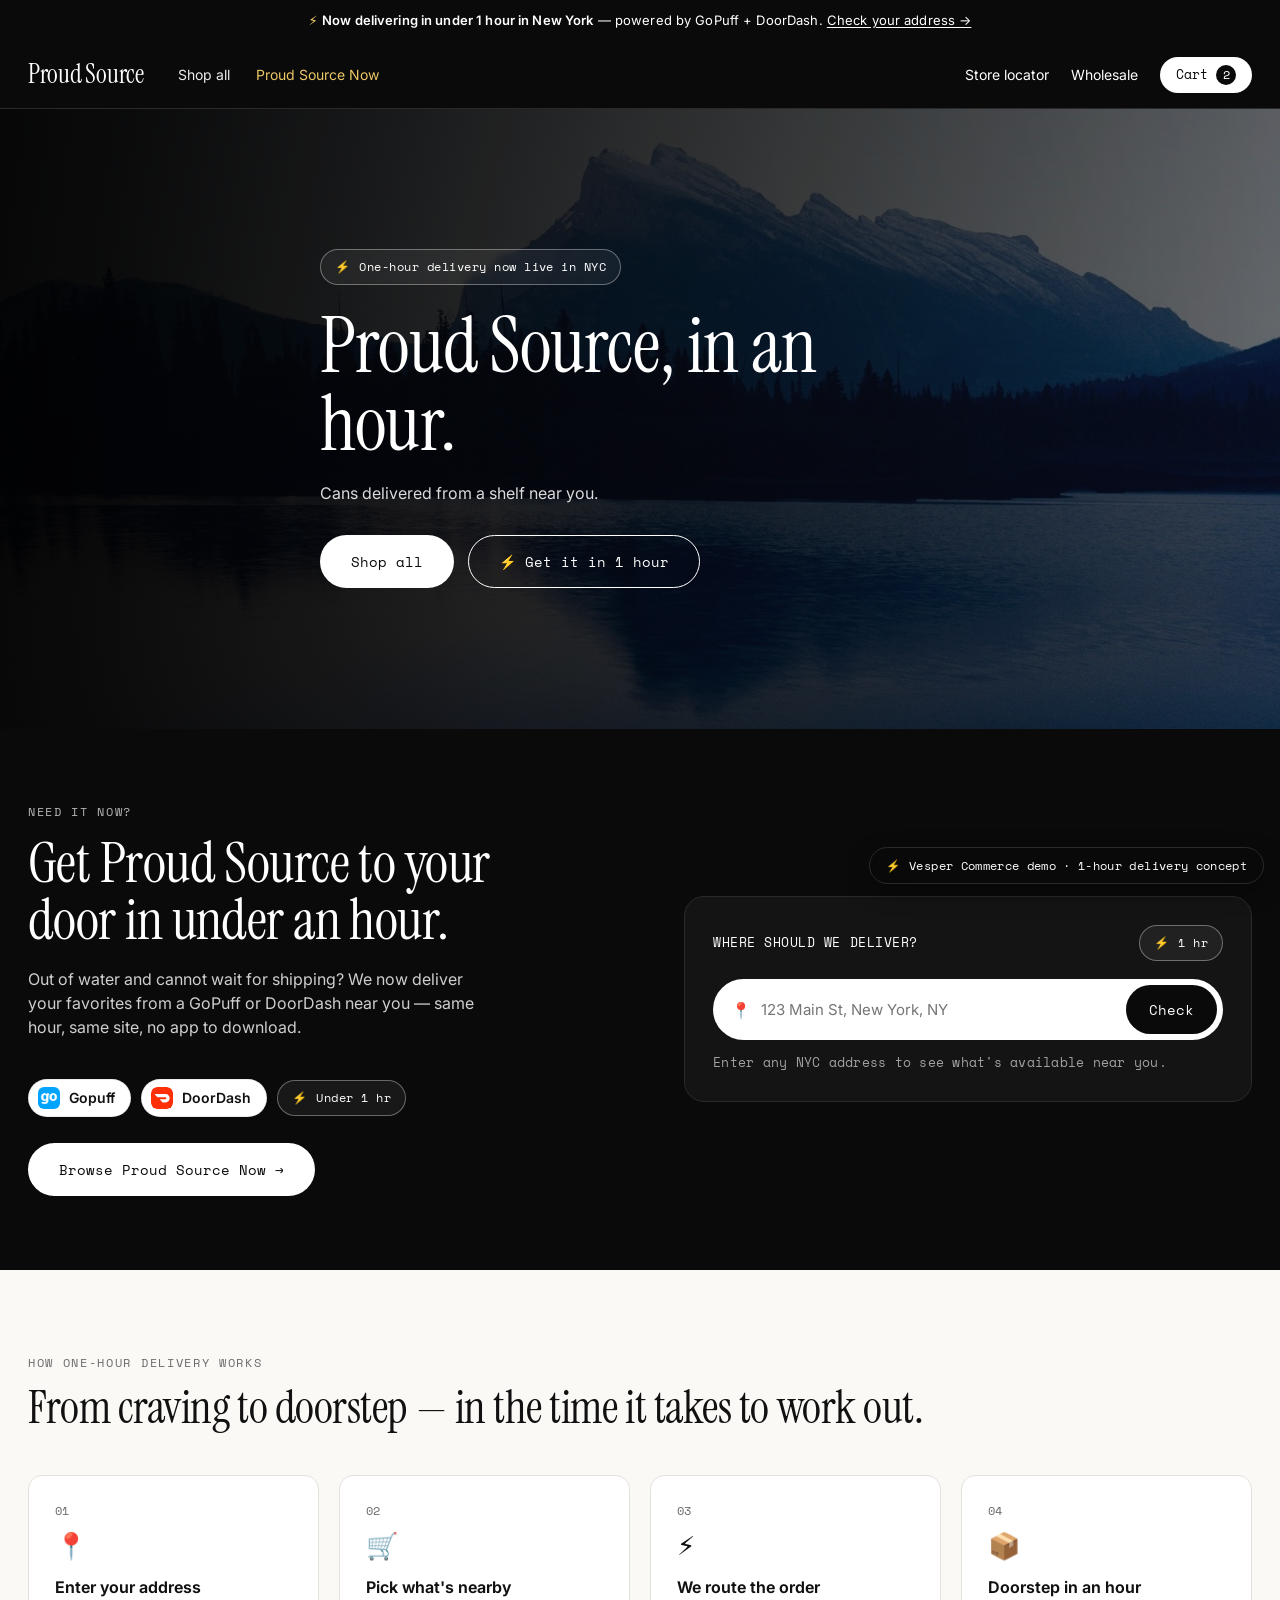
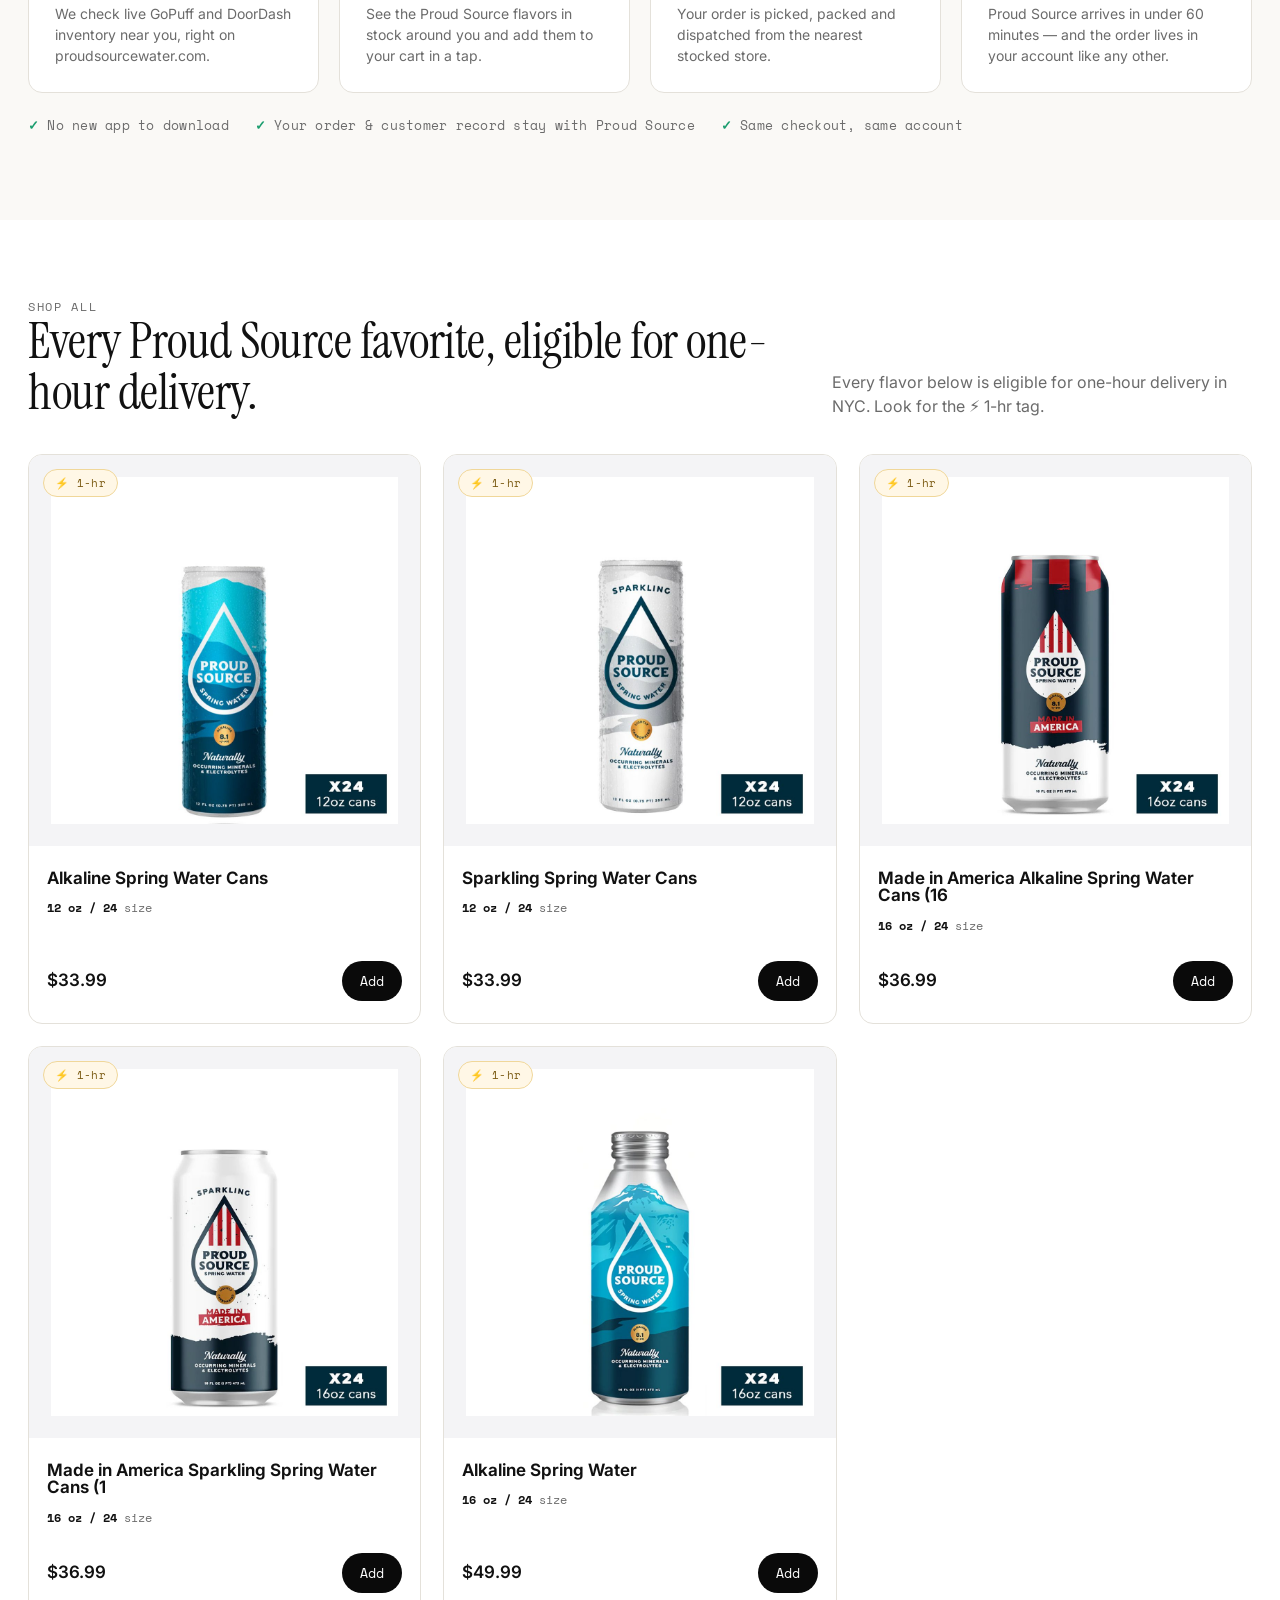
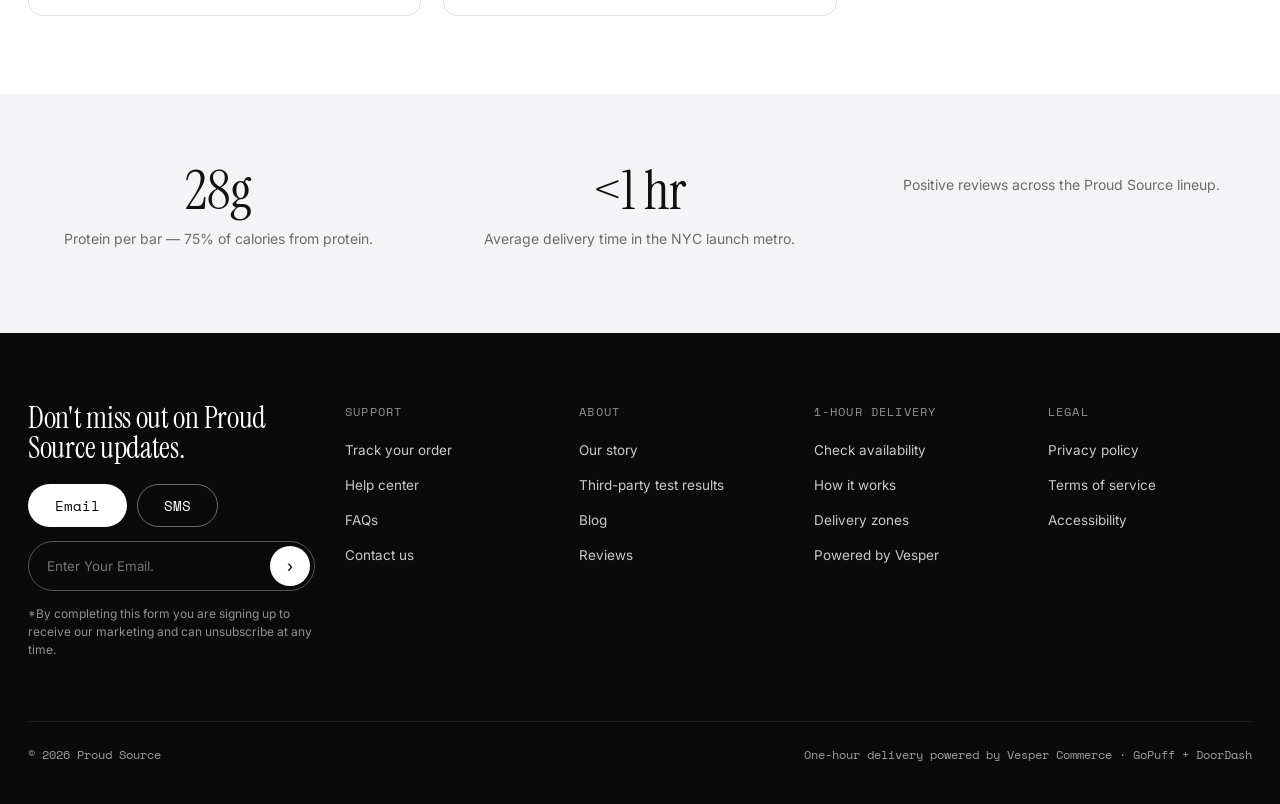
==== commit b79fea88: "Add hero image Sourced from the brand's own site where a usable lifestyle/product photograph exists," ====
--- a/index.html
+++ b/index.html
@@ -36,7 +36,7 @@
 
 <!-- Hero -->
 <section class="hero">
-  <div class="hero-media" style="background:linear-gradient(120deg,#002a3a 0%,#00121a 62%,#0d0d0d 100%)"></div>
+  <div class="hero-media" style="background-image:linear-gradient(105deg,rgba(10,12,20,.84) 0%,rgba(10,12,20,.58) 46%,rgba(10,12,20,.34) 100%),url('assets/hero.jpg');background-size:cover;background-position:center"></div>
   <div class="wrap hero-inner">
     <div class="delivery-badge" style="margin-bottom:22px"><span class="bolt">⚡</span> One-hour delivery now live in NYC</div>
     <h1 class="serif">Proud Source, in an hour.</h1>
